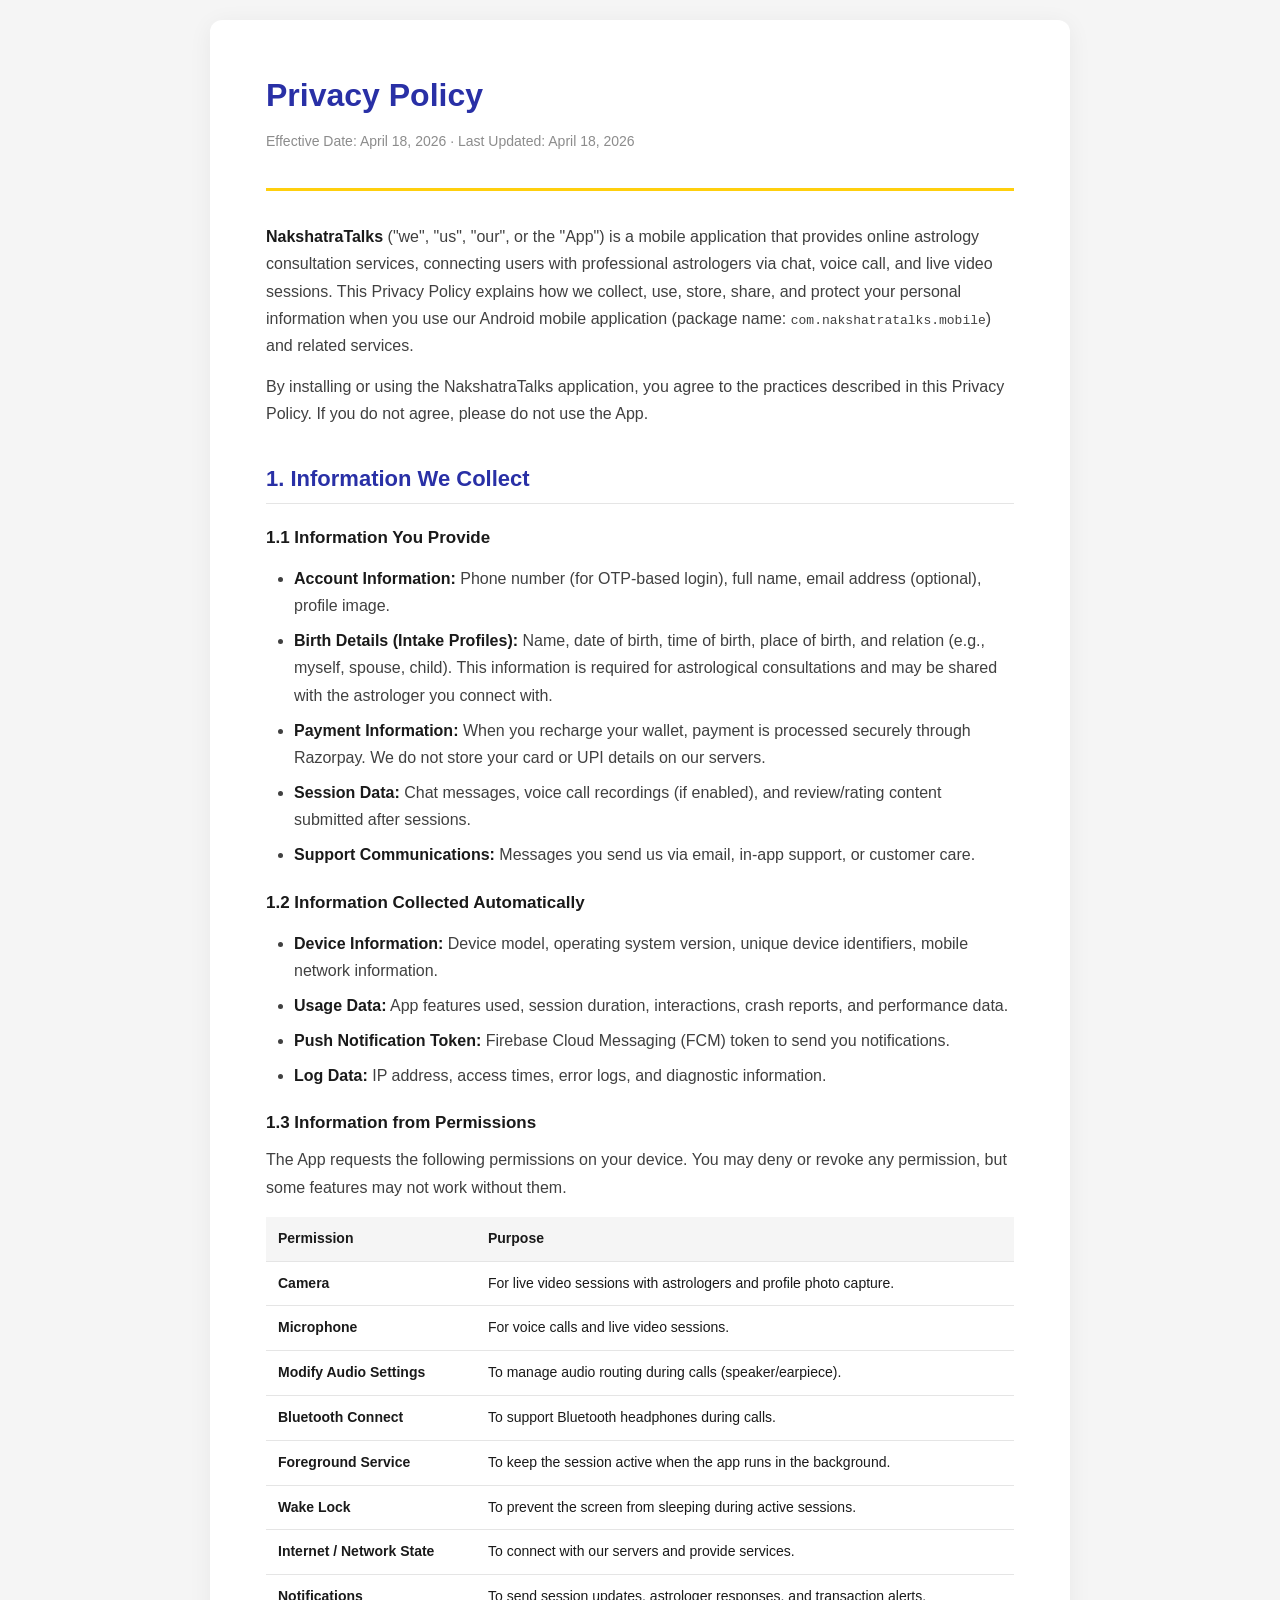
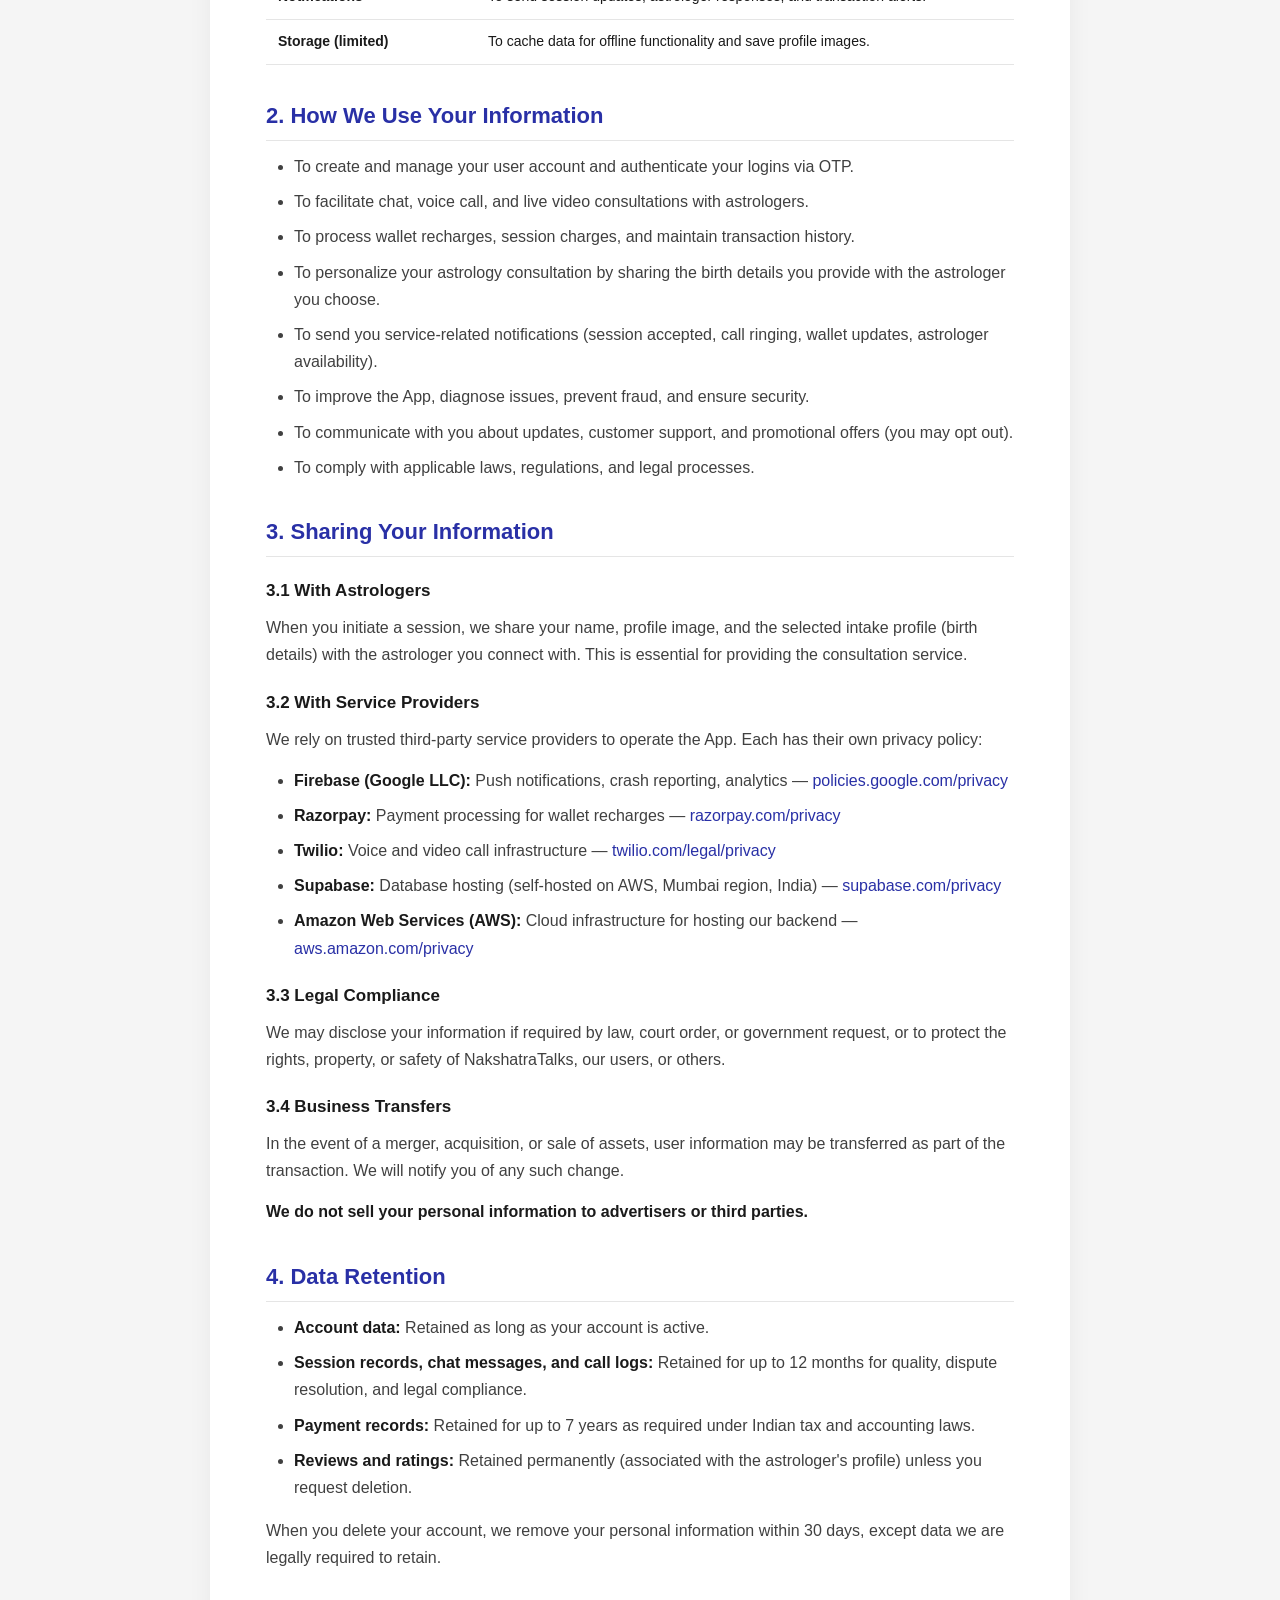
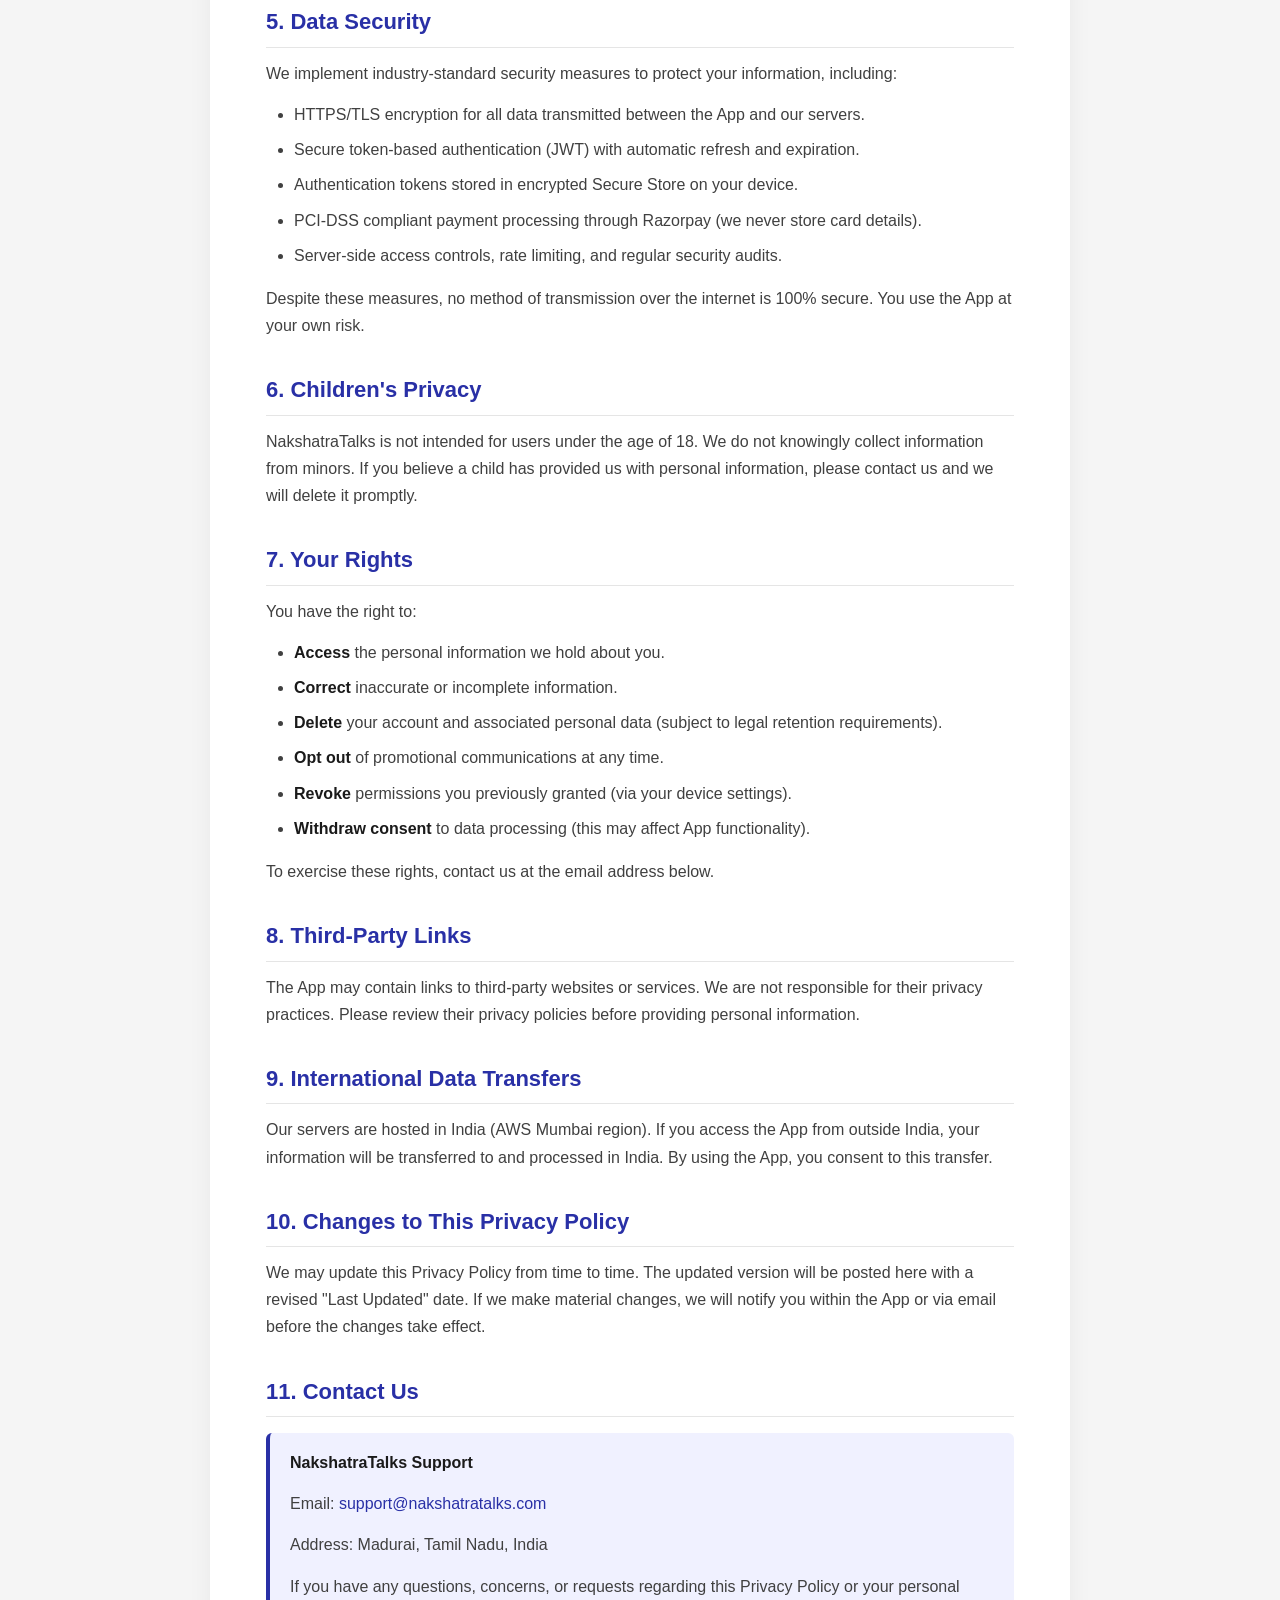
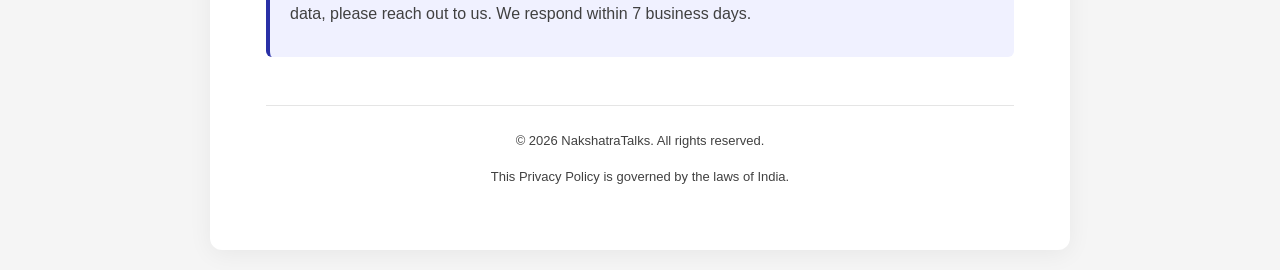
==== index.html @ 346c2d41 "Initial privacy policy page for NakshatraTalks mobile app" ====
<!DOCTYPE html>
<html lang="en">
<head>
<meta charset="UTF-8">
<meta name="viewport" content="width=device-width, initial-scale=1.0">
<title>Privacy Policy — NakshatraTalks</title>
<style>
  * { box-sizing: border-box; margin: 0; padding: 0; }
  body {
    font-family: -apple-system, BlinkMacSystemFont, "Segoe UI", Roboto, "Helvetica Neue", Arial, sans-serif;
    line-height: 1.7;
    color: #1A1A1A;
    background: #F5F5F5;
    padding: 20px;
  }
  .container {
    max-width: 860px;
    margin: 0 auto;
    background: #FFFFFF;
    padding: 48px 56px;
    border-radius: 12px;
    box-shadow: 0 4px 24px rgba(0,0,0,0.06);
  }
  .header {
    border-bottom: 3px solid #FFCF0D;
    padding-bottom: 20px;
    margin-bottom: 32px;
  }
  h1 {
    font-size: 32px;
    color: #2930A6;
    margin-bottom: 8px;
  }
  .meta { color: #8C8C8C; font-size: 14px; }
  h2 {
    font-size: 22px;
    color: #2930A6;
    margin-top: 32px;
    margin-bottom: 12px;
    padding-bottom: 6px;
    border-bottom: 1px solid #E5E5E5;
  }
  h3 { font-size: 17px; color: #1A1A1A; margin-top: 20px; margin-bottom: 8px; }
  p { margin-bottom: 14px; color: #404040; }
  ul { margin: 12px 0 16px 28px; color: #404040; }
  li { margin-bottom: 8px; }
  a { color: #2930A6; text-decoration: none; }
  a:hover { text-decoration: underline; }
  .contact-box {
    background: #F0F1FF;
    border-left: 4px solid #2930A6;
    padding: 16px 20px;
    border-radius: 6px;
    margin: 16px 0;
  }
  .footer {
    margin-top: 48px;
    padding-top: 24px;
    border-top: 1px solid #E5E5E5;
    text-align: center;
    color: #8C8C8C;
    font-size: 13px;
  }
  strong { color: #1A1A1A; }
  table {
    width: 100%;
    border-collapse: collapse;
    margin: 16px 0;
    font-size: 14px;
  }
  th, td { text-align: left; padding: 10px 12px; border-bottom: 1px solid #E5E5E5; }
  th { background: #F5F5F5; color: #1A1A1A; font-weight: 600; }
  @media (max-width: 640px) {
    .container { padding: 24px 20px; }
    h1 { font-size: 24px; }
    h2 { font-size: 18px; }
  }
</style>
</head>
<body>
<div class="container">
  <div class="header">
    <h1>Privacy Policy</h1>
    <p class="meta">Effective Date: April 18, 2026 · Last Updated: April 18, 2026</p>
  </div>

  <p><strong>NakshatraTalks</strong> ("we", "us", "our", or the "App") is a mobile application that provides online astrology consultation services, connecting users with professional astrologers via chat, voice call, and live video sessions. This Privacy Policy explains how we collect, use, store, share, and protect your personal information when you use our Android mobile application (package name: <code>com.nakshatratalks.mobile</code>) and related services.</p>

  <p>By installing or using the NakshatraTalks application, you agree to the practices described in this Privacy Policy. If you do not agree, please do not use the App.</p>

  <h2>1. Information We Collect</h2>

  <h3>1.1 Information You Provide</h3>
  <ul>
    <li><strong>Account Information:</strong> Phone number (for OTP-based login), full name, email address (optional), profile image.</li>
    <li><strong>Birth Details (Intake Profiles):</strong> Name, date of birth, time of birth, place of birth, and relation (e.g., myself, spouse, child). This information is required for astrological consultations and may be shared with the astrologer you connect with.</li>
    <li><strong>Payment Information:</strong> When you recharge your wallet, payment is processed securely through Razorpay. We do not store your card or UPI details on our servers.</li>
    <li><strong>Session Data:</strong> Chat messages, voice call recordings (if enabled), and review/rating content submitted after sessions.</li>
    <li><strong>Support Communications:</strong> Messages you send us via email, in-app support, or customer care.</li>
  </ul>

  <h3>1.2 Information Collected Automatically</h3>
  <ul>
    <li><strong>Device Information:</strong> Device model, operating system version, unique device identifiers, mobile network information.</li>
    <li><strong>Usage Data:</strong> App features used, session duration, interactions, crash reports, and performance data.</li>
    <li><strong>Push Notification Token:</strong> Firebase Cloud Messaging (FCM) token to send you notifications.</li>
    <li><strong>Log Data:</strong> IP address, access times, error logs, and diagnostic information.</li>
  </ul>

  <h3>1.3 Information from Permissions</h3>
  <p>The App requests the following permissions on your device. You may deny or revoke any permission, but some features may not work without them.</p>

  <table>
    <thead>
      <tr><th>Permission</th><th>Purpose</th></tr>
    </thead>
    <tbody>
      <tr><td><strong>Camera</strong></td><td>For live video sessions with astrologers and profile photo capture.</td></tr>
      <tr><td><strong>Microphone</strong></td><td>For voice calls and live video sessions.</td></tr>
      <tr><td><strong>Modify Audio Settings</strong></td><td>To manage audio routing during calls (speaker/earpiece).</td></tr>
      <tr><td><strong>Bluetooth Connect</strong></td><td>To support Bluetooth headphones during calls.</td></tr>
      <tr><td><strong>Foreground Service</strong></td><td>To keep the session active when the app runs in the background.</td></tr>
      <tr><td><strong>Wake Lock</strong></td><td>To prevent the screen from sleeping during active sessions.</td></tr>
      <tr><td><strong>Internet / Network State</strong></td><td>To connect with our servers and provide services.</td></tr>
      <tr><td><strong>Notifications</strong></td><td>To send session updates, astrologer responses, and transaction alerts.</td></tr>
      <tr><td><strong>Storage (limited)</strong></td><td>To cache data for offline functionality and save profile images.</td></tr>
    </tbody>
  </table>

  <h2>2. How We Use Your Information</h2>
  <ul>
    <li>To create and manage your user account and authenticate your logins via OTP.</li>
    <li>To facilitate chat, voice call, and live video consultations with astrologers.</li>
    <li>To process wallet recharges, session charges, and maintain transaction history.</li>
    <li>To personalize your astrology consultation by sharing the birth details you provide with the astrologer you choose.</li>
    <li>To send you service-related notifications (session accepted, call ringing, wallet updates, astrologer availability).</li>
    <li>To improve the App, diagnose issues, prevent fraud, and ensure security.</li>
    <li>To communicate with you about updates, customer support, and promotional offers (you may opt out).</li>
    <li>To comply with applicable laws, regulations, and legal processes.</li>
  </ul>

  <h2>3. Sharing Your Information</h2>

  <h3>3.1 With Astrologers</h3>
  <p>When you initiate a session, we share your name, profile image, and the selected intake profile (birth details) with the astrologer you connect with. This is essential for providing the consultation service.</p>

  <h3>3.2 With Service Providers</h3>
  <p>We rely on trusted third-party service providers to operate the App. Each has their own privacy policy:</p>
  <ul>
    <li><strong>Firebase (Google LLC):</strong> Push notifications, crash reporting, analytics — <a href="https://policies.google.com/privacy" target="_blank" rel="noopener">policies.google.com/privacy</a></li>
    <li><strong>Razorpay:</strong> Payment processing for wallet recharges — <a href="https://razorpay.com/privacy/" target="_blank" rel="noopener">razorpay.com/privacy</a></li>
    <li><strong>Twilio:</strong> Voice and video call infrastructure — <a href="https://www.twilio.com/en-us/legal/privacy" target="_blank" rel="noopener">twilio.com/legal/privacy</a></li>
    <li><strong>Supabase:</strong> Database hosting (self-hosted on AWS, Mumbai region, India) — <a href="https://supabase.com/privacy" target="_blank" rel="noopener">supabase.com/privacy</a></li>
    <li><strong>Amazon Web Services (AWS):</strong> Cloud infrastructure for hosting our backend — <a href="https://aws.amazon.com/privacy/" target="_blank" rel="noopener">aws.amazon.com/privacy</a></li>
  </ul>

  <h3>3.3 Legal Compliance</h3>
  <p>We may disclose your information if required by law, court order, or government request, or to protect the rights, property, or safety of NakshatraTalks, our users, or others.</p>

  <h3>3.4 Business Transfers</h3>
  <p>In the event of a merger, acquisition, or sale of assets, user information may be transferred as part of the transaction. We will notify you of any such change.</p>

  <p><strong>We do not sell your personal information to advertisers or third parties.</strong></p>

  <h2>4. Data Retention</h2>
  <ul>
    <li><strong>Account data:</strong> Retained as long as your account is active.</li>
    <li><strong>Session records, chat messages, and call logs:</strong> Retained for up to 12 months for quality, dispute resolution, and legal compliance.</li>
    <li><strong>Payment records:</strong> Retained for up to 7 years as required under Indian tax and accounting laws.</li>
    <li><strong>Reviews and ratings:</strong> Retained permanently (associated with the astrologer's profile) unless you request deletion.</li>
  </ul>
  <p>When you delete your account, we remove your personal information within 30 days, except data we are legally required to retain.</p>

  <h2>5. Data Security</h2>
  <p>We implement industry-standard security measures to protect your information, including:</p>
  <ul>
    <li>HTTPS/TLS encryption for all data transmitted between the App and our servers.</li>
    <li>Secure token-based authentication (JWT) with automatic refresh and expiration.</li>
    <li>Authentication tokens stored in encrypted Secure Store on your device.</li>
    <li>PCI-DSS compliant payment processing through Razorpay (we never store card details).</li>
    <li>Server-side access controls, rate limiting, and regular security audits.</li>
  </ul>
  <p>Despite these measures, no method of transmission over the internet is 100% secure. You use the App at your own risk.</p>

  <h2>6. Children's Privacy</h2>
  <p>NakshatraTalks is not intended for users under the age of 18. We do not knowingly collect information from minors. If you believe a child has provided us with personal information, please contact us and we will delete it promptly.</p>

  <h2>7. Your Rights</h2>
  <p>You have the right to:</p>
  <ul>
    <li><strong>Access</strong> the personal information we hold about you.</li>
    <li><strong>Correct</strong> inaccurate or incomplete information.</li>
    <li><strong>Delete</strong> your account and associated personal data (subject to legal retention requirements).</li>
    <li><strong>Opt out</strong> of promotional communications at any time.</li>
    <li><strong>Revoke</strong> permissions you previously granted (via your device settings).</li>
    <li><strong>Withdraw consent</strong> to data processing (this may affect App functionality).</li>
  </ul>
  <p>To exercise these rights, contact us at the email address below.</p>

  <h2>8. Third-Party Links</h2>
  <p>The App may contain links to third-party websites or services. We are not responsible for their privacy practices. Please review their privacy policies before providing personal information.</p>

  <h2>9. International Data Transfers</h2>
  <p>Our servers are hosted in India (AWS Mumbai region). If you access the App from outside India, your information will be transferred to and processed in India. By using the App, you consent to this transfer.</p>

  <h2>10. Changes to This Privacy Policy</h2>
  <p>We may update this Privacy Policy from time to time. The updated version will be posted here with a revised "Last Updated" date. If we make material changes, we will notify you within the App or via email before the changes take effect.</p>

  <h2>11. Contact Us</h2>
  <div class="contact-box">
    <p><strong>NakshatraTalks Support</strong></p>
    <p>Email: <a href="mailto:support@nakshatratalks.com">support@nakshatratalks.com</a></p>
    <p>Address: Madurai, Tamil Nadu, India</p>
    <p>If you have any questions, concerns, or requests regarding this Privacy Policy or your personal data, please reach out to us. We respond within 7 business days.</p>
  </div>

  <div class="footer">
    <p>© 2026 NakshatraTalks. All rights reserved.</p>
    <p>This Privacy Policy is governed by the laws of India.</p>
  </div>
</div>
</body>
</html>
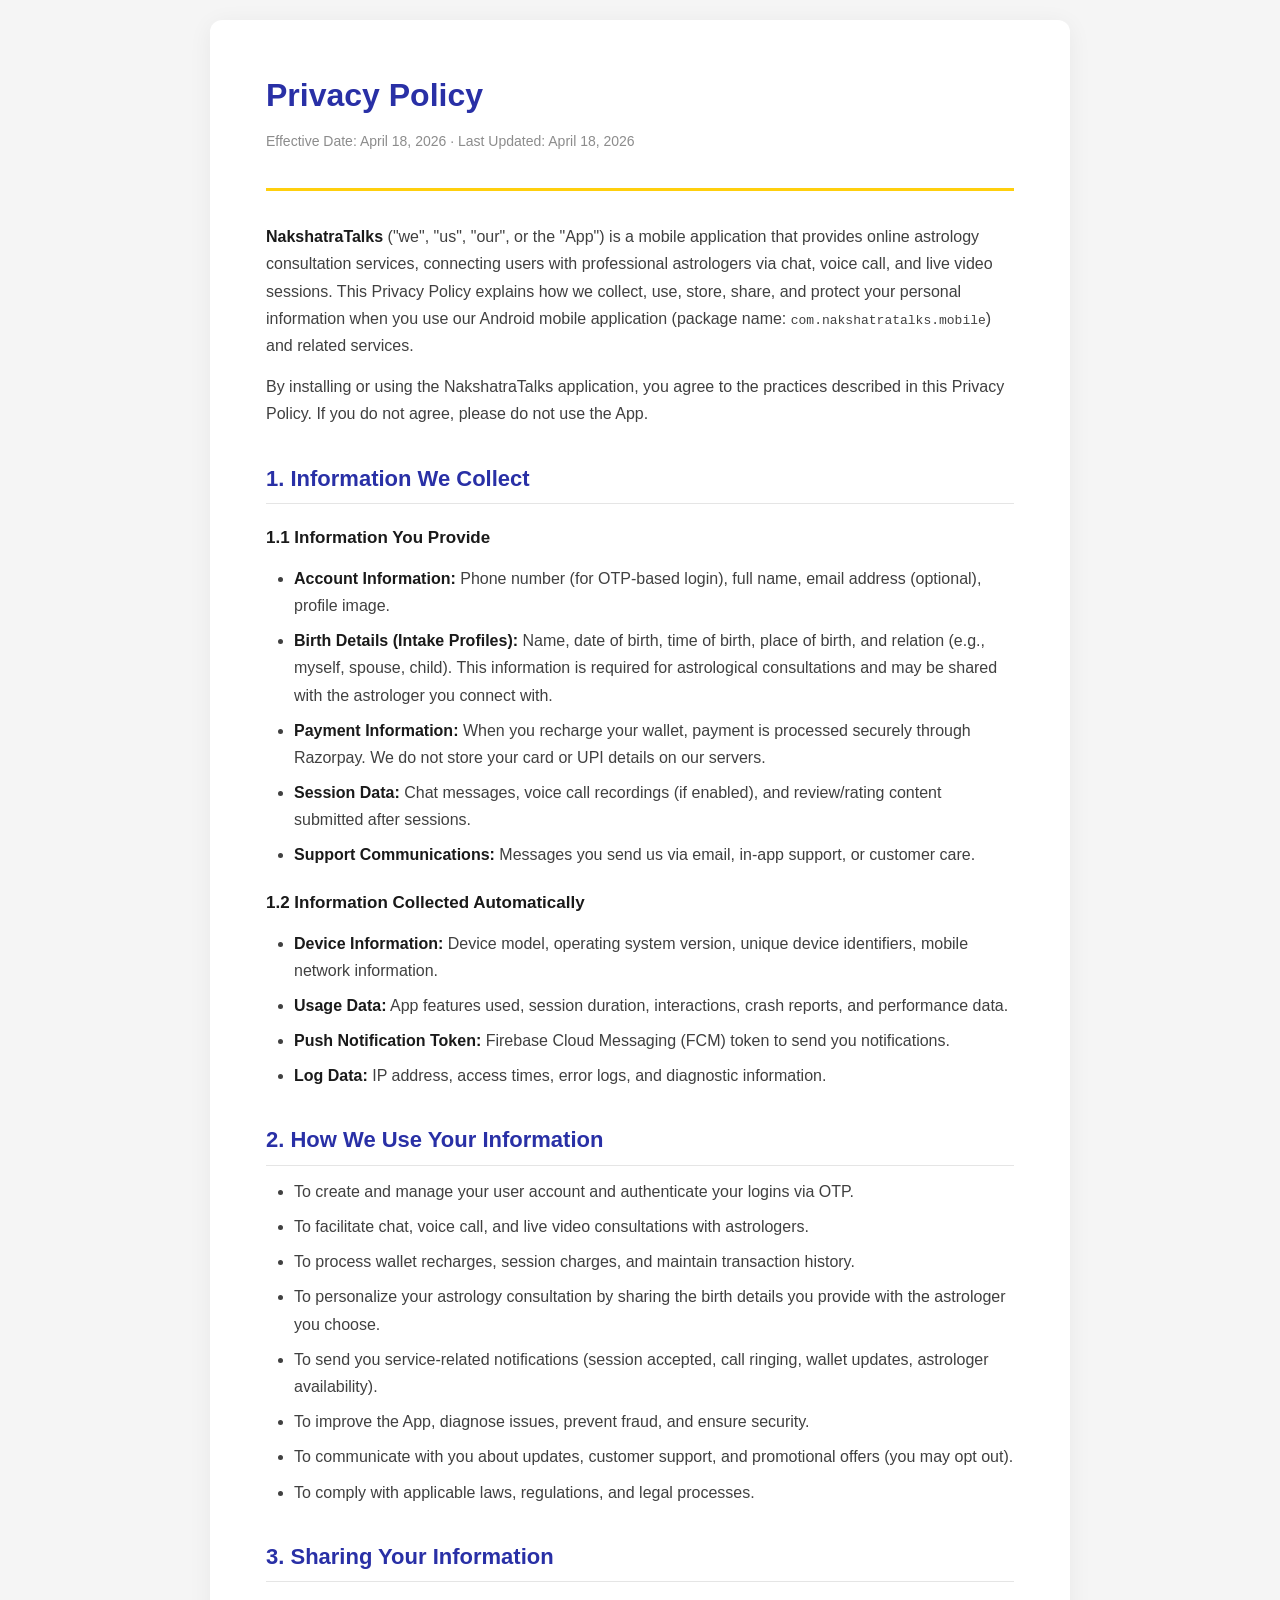
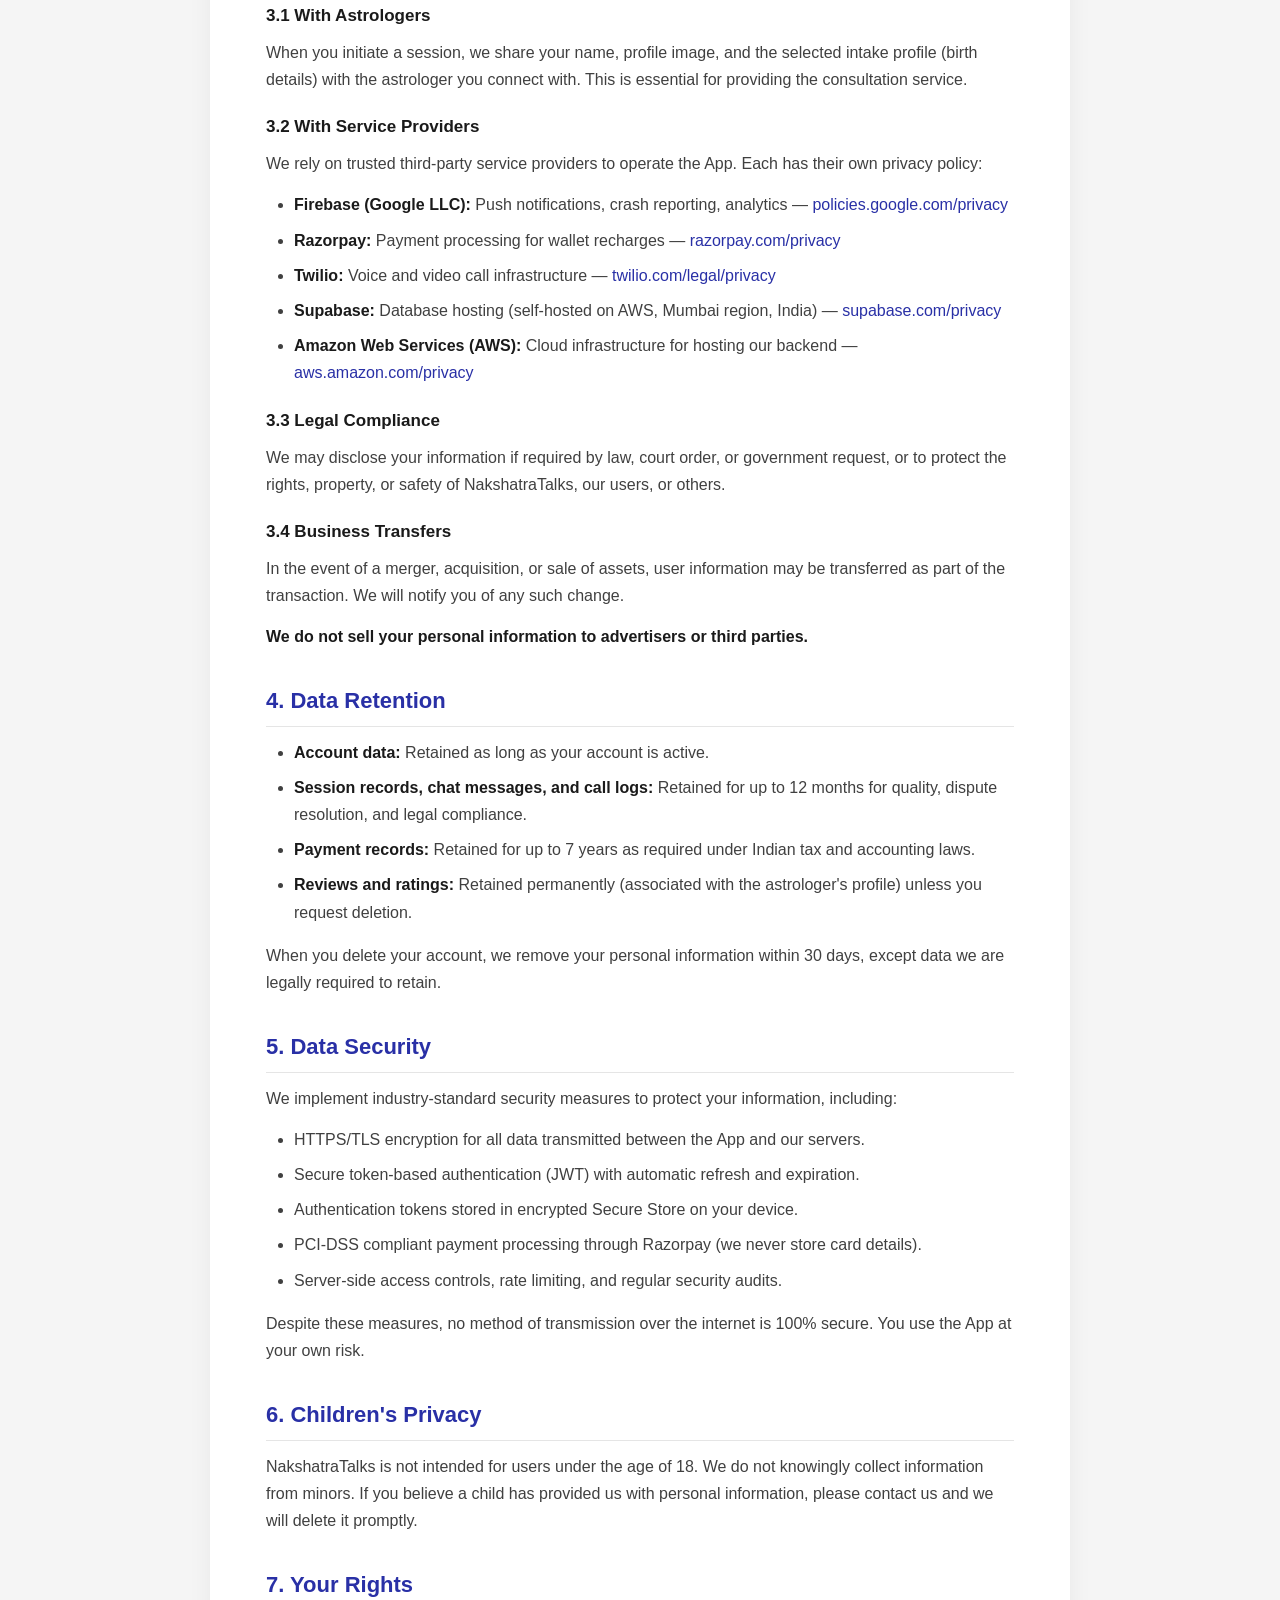
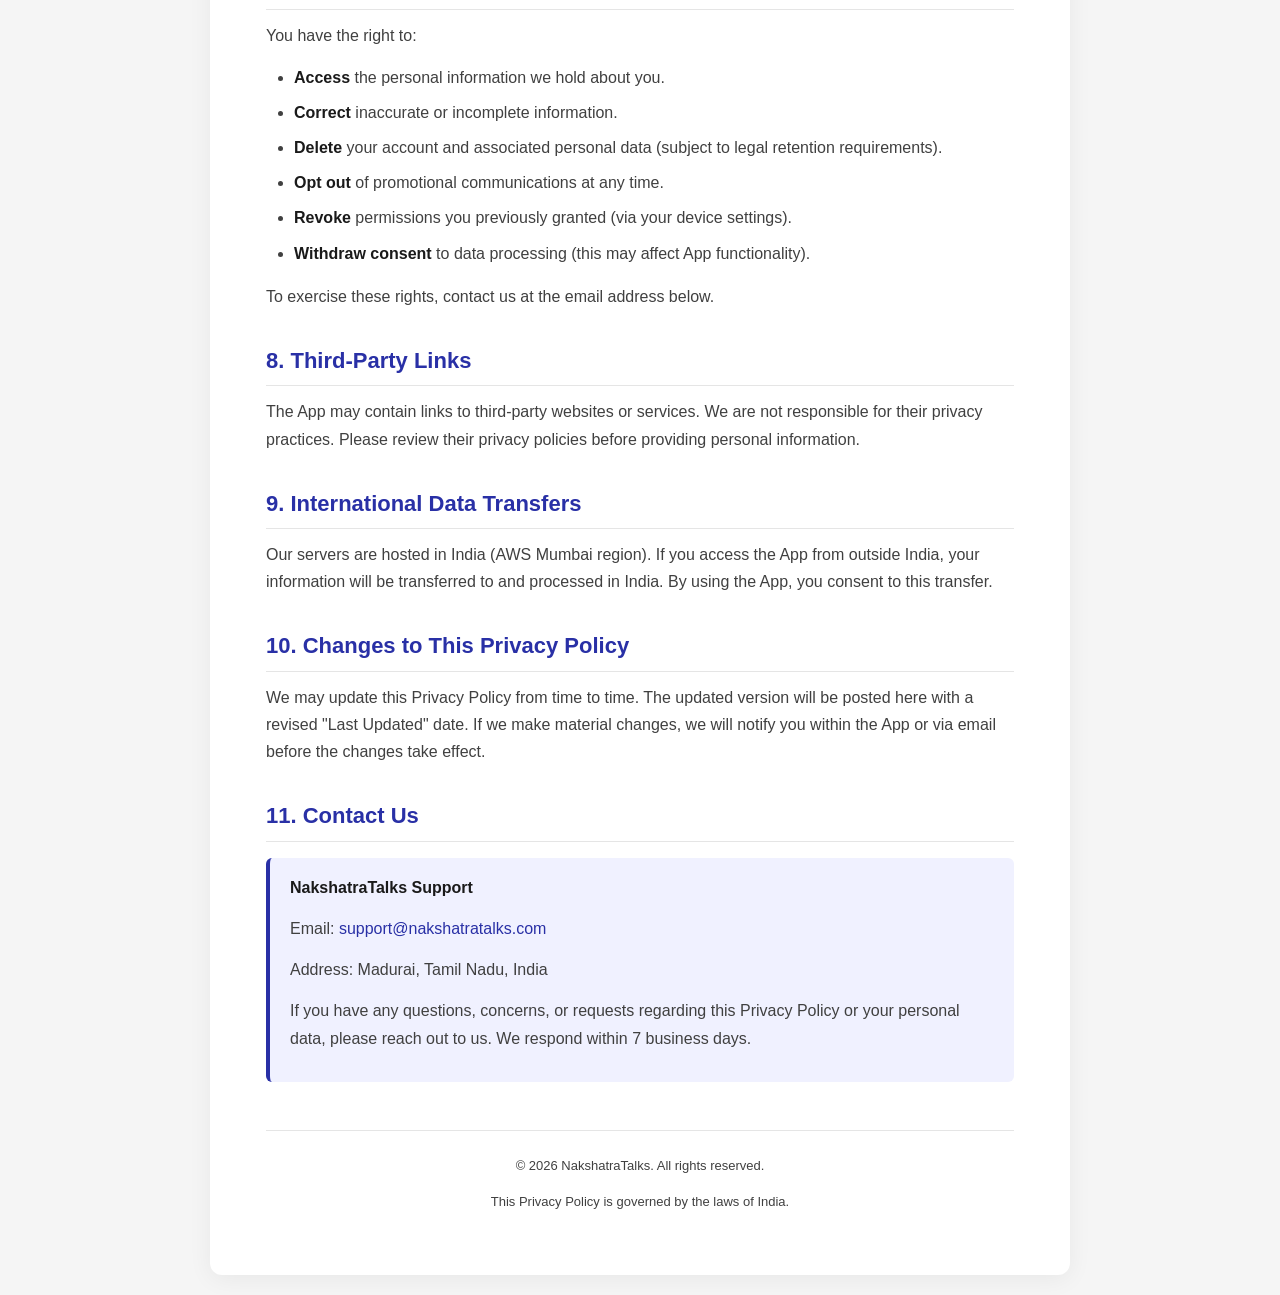
==== commit e6c61e4a: "Remove section 1.3 Information from Permissions" ====
--- a/index.html
+++ b/index.html
@@ -107,26 +107,6 @@
     <li><strong>Log Data:</strong> IP address, access times, error logs, and diagnostic information.</li>
   </ul>
 
-  <h3>1.3 Information from Permissions</h3>
-  <p>The App requests the following permissions on your device. You may deny or revoke any permission, but some features may not work without them.</p>
-
-  <table>
-    <thead>
-      <tr><th>Permission</th><th>Purpose</th></tr>
-    </thead>
-    <tbody>
-      <tr><td><strong>Camera</strong></td><td>For live video sessions with astrologers and profile photo capture.</td></tr>
-      <tr><td><strong>Microphone</strong></td><td>For voice calls and live video sessions.</td></tr>
-      <tr><td><strong>Modify Audio Settings</strong></td><td>To manage audio routing during calls (speaker/earpiece).</td></tr>
-      <tr><td><strong>Bluetooth Connect</strong></td><td>To support Bluetooth headphones during calls.</td></tr>
-      <tr><td><strong>Foreground Service</strong></td><td>To keep the session active when the app runs in the background.</td></tr>
-      <tr><td><strong>Wake Lock</strong></td><td>To prevent the screen from sleeping during active sessions.</td></tr>
-      <tr><td><strong>Internet / Network State</strong></td><td>To connect with our servers and provide services.</td></tr>
-      <tr><td><strong>Notifications</strong></td><td>To send session updates, astrologer responses, and transaction alerts.</td></tr>
-      <tr><td><strong>Storage (limited)</strong></td><td>To cache data for offline functionality and save profile images.</td></tr>
-    </tbody>
-  </table>
-
   <h2>2. How We Use Your Information</h2>
   <ul>
     <li>To create and manage your user account and authenticate your logins via OTP.</li>
